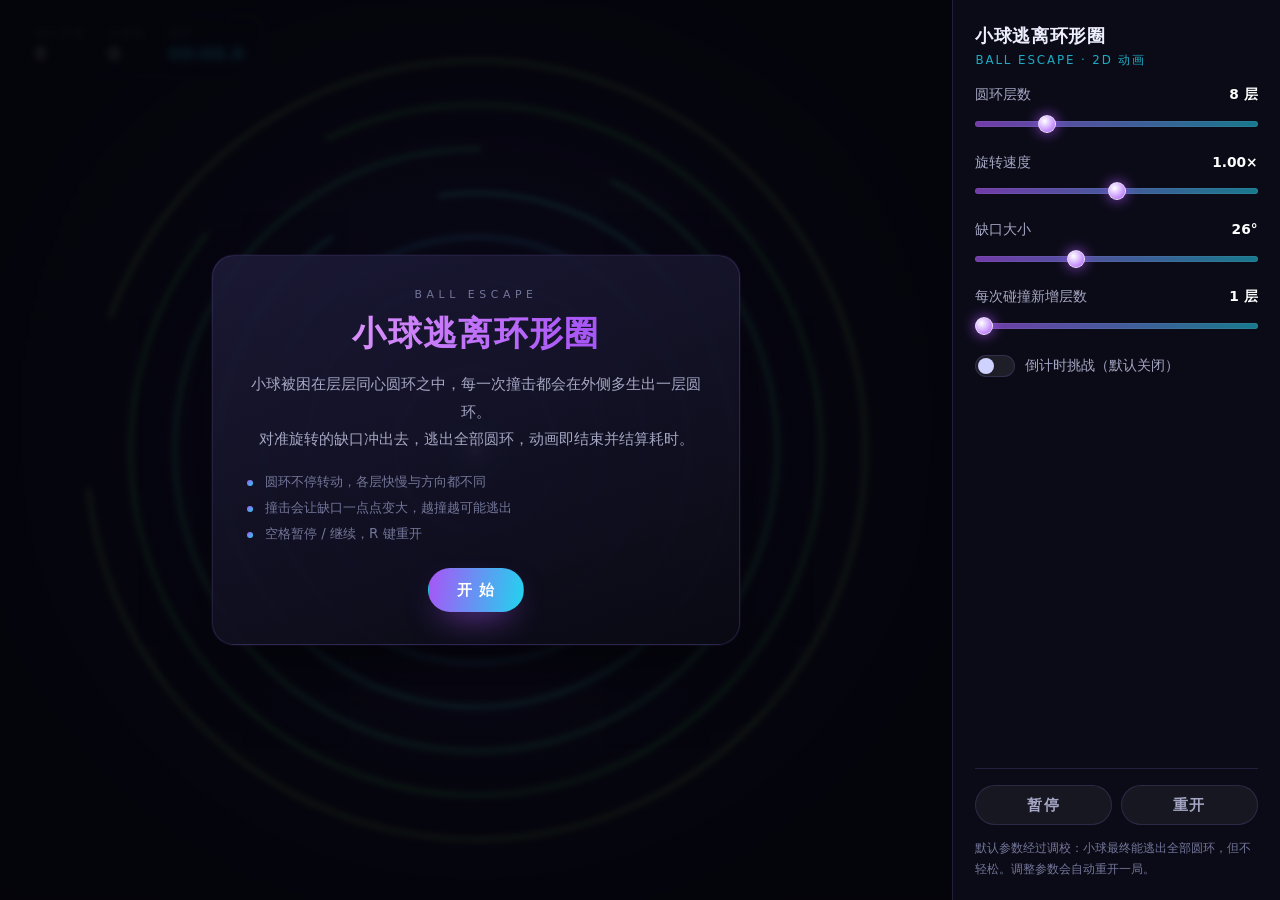
==== ball-escape/index.html @ 9f668edd "feat: 导航页+小球逃离环形圈动画" ====
<!DOCTYPE html>
<html lang="zh-CN">
<head>
  <meta charset="UTF-8">
  <meta name="viewport" content="width=device-width, initial-scale=1, viewport-fit=cover">
  <meta name="description" content="小球逃离环形圈：小球被困在层层同心圆环中，撞击会生出新的圆环，击穿缺口才能层层突破。">
  <meta name="theme-color" content="#06060f">
  <title>小球逃离环形圈 · 动效集萃</title>
  <link rel="icon" href="data:image/svg+xml,%3Csvg xmlns='http://www.w3.org/2000/svg' viewBox='0 0 32 32'%3E%3Ccircle cx='16' cy='16' r='13' fill='none' stroke='%2322d3ee' stroke-width='2.5' stroke-dasharray='70 12'/%3E%3Ccircle cx='16' cy='16' r='4' fill='%23a855f7'/%3E%3C/svg%3E">
  <link rel="stylesheet" href="./css/style.css">
</head>
<body>
  <div class="app">
    <main class="stage" id="stage">
      <canvas id="canvas" class="canvas" aria-label="小球逃离环形圈动画画布" role="img"></canvas>

      <div class="hud">
        <div class="hud-item">
          <span class="hud-label">剩余层数</span>
          <span class="hud-value" id="hudRings">8</span>
        </div>
        <div class="hud-item">
          <span class="hud-label">已逃离</span>
          <span class="hud-value" id="hudEscaped">0</span>
        </div>
        <div class="hud-item">
          <span class="hud-label">耗时</span>
          <span class="hud-value hud-value--time" id="hudTime">00:00.0</span>
        </div>
      </div>

      <div class="overlay" id="startOverlay">
        <div class="panel-card overlay-card">
          <p class="overlay-eyebrow">BALL&nbsp;ESCAPE</p>
          <h2 class="overlay-title">小球逃离环形圈</h2>
          <p class="overlay-text">
            小球被困在层层同心圆环之中，每一次撞击都会在外侧多生出一层圆环。<br>
            对准旋转的缺口冲出去，逃出全部圆环，动画即结束并结算耗时。
          </p>
          <ul class="overlay-hints">
            <li>圆环不停转动，各层快慢与方向都不同</li>
            <li>撞击会让缺口一点点变大，越撞越可能逃出</li>
            <li>空格暂停 / 继续，R 键重开</li>
          </ul>
          <button type="button" class="btn btn--primary" id="startBtn">开 始</button>
        </div>
      </div>

      <div class="overlay" id="resultOverlay" hidden>
        <div class="panel-card overlay-card overlay-card--result">
          <h2 class="overlay-title" id="resultTitle">小球成功逃离！</h2>
          <p class="overlay-text" id="resultText"></p>
          <div class="overlay-actions">
            <button type="button" class="btn btn--primary" id="againBtn">再来一次</button>
            <a class="btn btn--ghost" href="../">返回集萃</a>
          </div>
        </div>
      </div>
    </main>

    <aside class="panel" aria-label="参数调节面板">
      <header class="panel-head">
        <h1 class="panel-title">小球逃离环形圈</h1>
        <p class="panel-sub">Ball Escape · 2D 动画</p>
      </header>

      <div class="panel-body">
        <div class="ctrl">
          <label class="ctrl-label" for="optRings">
            <span>圆环层数</span><output class="ctrl-out" id="optRingsOut">8 层</output>
          </label>
          <input class="range" type="range" id="optRings" min="3" max="24" step="1" value="8">
        </div>

        <div class="ctrl">
          <label class="ctrl-label" for="optSpeed">
            <span>旋转速度</span><output class="ctrl-out" id="optSpeedOut">1.00×</output>
          </label>
          <input class="range" type="range" id="optSpeed" min="0" max="2" step="0.05" value="1">
        </div>

        <div class="ctrl">
          <label class="ctrl-label" for="optGap">
            <span>缺口大小</span><output class="ctrl-out" id="optGapOut">26°</output>
          </label>
          <input class="range" type="range" id="optGap" min="8" max="60" step="1" value="26">
        </div>

        <div class="ctrl">
          <label class="ctrl-label" for="optAdd">
            <span>每次碰撞新增层数</span><output class="ctrl-out" id="optAddOut">1 层</output>
          </label>
          <input class="range" type="range" id="optAdd" min="1" max="3" step="1" value="1">
        </div>

        <div class="ctrl ctrl--switch">
          <label class="switch">
            <input type="checkbox" id="countdownOn">
            <span class="switch-box" aria-hidden="true"></span>
            <span class="switch-text">倒计时挑战（默认关闭）</span>
          </label>
          <div class="countdown" id="countdownWrap" hidden>
            <label for="countdownSec">限时</label>
            <input type="number" id="countdownSec" min="10" max="600" step="5" value="60">
            <span>秒</span>
          </div>
        </div>
      </div>

      <footer class="panel-foot">
        <div class="panel-actions">
          <button type="button" class="btn btn--ghost" id="pauseBtn">暂停</button>
          <button type="button" class="btn btn--ghost" id="restartBtn">重开</button>
        </div>
        <p class="panel-tip">默认参数经过调校：小球最终能逃出全部圆环，但不轻松。调整参数会自动重开一局。</p>
      </footer>
    </aside>
  </div>

  <script src="./js/config.js"></script>
  <script src="./js/ring.js"></script>
  <script src="./js/ball.js"></script>
  <script src="./js/particles.js"></script>
  <script src="./js/physics.js"></script>
  <script src="./js/camera.js"></script>
  <script src="./js/render.js"></script>
  <script src="./js/ui.js"></script>
  <script src="./js/main.js"></script>
</body>
</html>
---- ball-escape/css/style.css ----
/* ==========================================================================
   小球逃离环形圈 · 布局与界面
   宽屏：画布在左、参数面板在右；窄屏：画布在上、面板在下
   ========================================================================== */

:root {
  --bg: #06060f;
  --panel-bg: rgba(13, 13, 24, 0.92);
  --line: rgba(150, 140, 255, 0.16);
  --line-strong: rgba(168, 85, 247, 0.45);
  --text: #eef0ff;
  --text-dim: #a5a7c4;
  --text-faint: #74769a;
  --neon-a: #a855f7;
  --neon-b: #22d3ee;
  --font: "PingFang SC", "Hiragino Sans GB", "Microsoft YaHei", "Noto Sans SC",
    system-ui, -apple-system, "Segoe UI", Roboto, sans-serif;
}

*,
*::before,
*::after { box-sizing: border-box; }

html, body {
  margin: 0;
  height: 100%;
  background: var(--bg);
  color: var(--text);
  font-family: var(--font);
  overflow: hidden;
  -webkit-font-smoothing: antialiased;
  -webkit-text-size-adjust: 100%;
}

.app {
  display: grid;
  grid-template-columns: minmax(0, 1fr) 328px;
  height: 100vh;
  height: 100dvh;
}

/* ---------------------------------------------------------------- 画布区 */

.stage {
  position: relative;
  min-width: 0;
  min-height: 0;
  overflow: hidden;
  background: radial-gradient(80% 70% at 50% 45%, #12102c 0%, #08080f 60%, #04040a 100%);
}

.canvas {
  display: block;
  width: 100%;
  height: 100%;
}

/* ------------------------------------------------------------------ HUD */

.hud {
  position: absolute;
  top: max(1rem, env(safe-area-inset-top));
  left: 1.1rem;
  display: flex;
  gap: 1.4rem;
  padding: 0.65rem 1rem;
  border-radius: 14px;
  background: rgba(8, 8, 18, 0.55);
  border: 1px solid var(--line);
  backdrop-filter: blur(8px);
  -webkit-backdrop-filter: blur(8px);
  pointer-events: none;
}

.hud-item { display: flex; flex-direction: column; gap: 0.12rem; }

.hud-label {
  font-size: 0.66rem;
  letter-spacing: 0.16em;
  color: var(--text-faint);
}

.hud-value {
  font-size: 1.12rem;
  font-weight: 700;
  font-variant-numeric: tabular-nums;
  color: #fff;
  text-shadow: 0 0 16px rgba(168, 85, 247, 0.55);
}

.hud-value--time { color: var(--neon-b); text-shadow: 0 0 16px rgba(34, 211, 238, 0.5); }

/* --------------------------------------------------------------- 遮罩层 */

.overlay {
  position: absolute;
  inset: 0;
  display: grid;
  place-items: center;
  padding: 1.5rem;
  background: radial-gradient(60% 60% at 50% 50%, rgba(8, 6, 20, 0.72), rgba(4, 4, 10, 0.92));
  backdrop-filter: blur(3px);
  -webkit-backdrop-filter: blur(3px);
  animation: fadeIn 0.45s ease both;
  z-index: 5;
}

.overlay[hidden] { display: none; }

.overlay-card {
  max-width: 33rem;
  text-align: center;
  padding: 2rem 2.1rem;
  border-radius: 22px;
  border: 1px solid var(--line);
  background: linear-gradient(160deg, rgba(30, 28, 58, 0.86), rgba(10, 10, 20, 0.95));
  box-shadow: 0 30px 70px -30px rgba(0, 0, 0, 0.95), 0 0 0 1px rgba(168, 85, 247, 0.08);
}

.overlay-eyebrow {
  margin: 0 0 0.7rem;
  font-size: 0.68rem;
  letter-spacing: 0.42em;
  color: var(--text-faint);
}

.overlay-title {
  margin: 0 0 0.85rem;
  font-size: clamp(1.5rem, 4.4vw, 2.1rem);
  font-weight: 800;
  letter-spacing: 0.04em;
  background: linear-gradient(100deg, #f0abfc, var(--neon-a) 34%, var(--neon-b) 72%, #f0abfc);
  background-size: 220% 100%;
  -webkit-background-clip: text;
  background-clip: text;
  color: transparent;
  animation: titleFlow 9s ease-in-out infinite;
}

.overlay-text {
  margin: 0;
  font-size: 0.92rem;
  line-height: 1.85;
  color: var(--text-dim);
}

.overlay-hints {
  list-style: none;
  margin: 1.3rem 0 0;
  padding: 0;
  display: grid;
  gap: 0.5rem;
  font-size: 0.84rem;
  color: var(--text-faint);
  text-align: left;
}

.overlay-hints li {
  position: relative;
  padding-left: 1.15rem;
}

.overlay-hints li::before {
  content: "";
  position: absolute;
  left: 0;
  top: 0.55em;
  width: 6px;
  height: 6px;
  border-radius: 50%;
  background: linear-gradient(135deg, var(--neon-a), var(--neon-b));
}

.overlay-actions {
  display: flex;
  justify-content: center;
  gap: 0.75rem;
  flex-wrap: wrap;
  margin-top: 1.5rem;
}

.overlay-card--result .overlay-text {
  font-variant-numeric: tabular-nums;
  margin-top: 0.2rem;
}

/* ----------------------------------------------------------------- 按钮 */

.btn {
  display: inline-flex;
  align-items: center;
  justify-content: center;
  gap: 0.4rem;
  padding: 0.72rem 1.7rem;
  font-family: inherit;
  font-size: 0.92rem;
  font-weight: 600;
  letter-spacing: 0.08em;
  color: #fff;
  border-radius: 999px;
  border: 1px solid transparent;
  cursor: pointer;
  transition: transform 0.28s cubic-bezier(0.22, 1, 0.36, 1), box-shadow 0.3s ease,
    background 0.3s ease, border-color 0.3s ease, color 0.3s ease;
  text-decoration: none;
  user-select: none;
}

.btn:focus-visible {
  outline: 2px solid var(--neon-b);
  outline-offset: 3px;
}

.btn--primary {
  margin-top: 1.6rem;
  background: linear-gradient(100deg, var(--neon-a), var(--neon-b));
  box-shadow: 0 14px 34px -14px rgba(168, 85, 247, 0.9);
}

.btn--primary:hover {
  transform: translateY(-2px);
  box-shadow: 0 20px 42px -16px rgba(34, 211, 238, 0.85);
}

.overlay-actions .btn--primary { margin-top: 0; }

.btn--ghost {
  background: rgba(255, 255, 255, 0.05);
  border-color: var(--line);
  color: var(--text-dim);
}

.btn--ghost:hover {
  color: #fff;
  border-color: var(--line-strong);
  background: rgba(168, 85, 247, 0.14);
  transform: translateY(-2px);
}

/* ------------------------------------------------------------- 参数面板 */

.panel {
  display: flex;
  flex-direction: column;
  min-height: 0;
  padding: 1.5rem 1.4rem 1.3rem;
  gap: 1.1rem;
  background: var(--panel-bg);
  border-left: 1px solid var(--line);
  overflow-y: auto;
  overscroll-behavior: contain;
}

.panel-head { flex: 0 0 auto; }

.panel-title {
  margin: 0;
  font-size: 1.12rem;
  font-weight: 700;
  letter-spacing: 0.03em;
}

.panel-sub {
  margin: 0.3rem 0 0;
  font-size: 0.74rem;
  letter-spacing: 0.16em;
  text-transform: uppercase;
  color: var(--neon-b);
  opacity: 0.8;
}

.panel-body {
  flex: 1 1 auto;
  display: flex;
  flex-direction: column;
  gap: 1.15rem;
}

.ctrl { display: flex; flex-direction: column; gap: 0.55rem; }

.ctrl-label {
  display: flex;
  align-items: baseline;
  justify-content: space-between;
  gap: 0.6rem;
  font-size: 0.86rem;
  color: var(--text-dim);
}

.ctrl-out {
  font-size: 0.86rem;
  font-weight: 700;
  font-variant-numeric: tabular-nums;
  color: #fff;
}

/* 滑杆 */
.range {
  -webkit-appearance: none;
  appearance: none;
  width: 100%;
  height: 22px;
  margin: 0;
  background: transparent;
  cursor: pointer;
}

.range::-webkit-slider-runnable-track {
  height: 6px;
  border-radius: 999px;
  background: linear-gradient(90deg, rgba(168, 85, 247, 0.65), rgba(34, 211, 238, 0.55));
  box-shadow: inset 0 0 0 1px rgba(255, 255, 255, 0.06);
}

.range::-webkit-slider-thumb {
  -webkit-appearance: none;
  appearance: none;
  width: 18px;
  height: 18px;
  margin-top: -6px;
  border-radius: 50%;
  background: radial-gradient(circle at 35% 32%, #fff, #d8b4fe 45%, #a855f7);
  border: 1px solid rgba(255, 255, 255, 0.6);
  box-shadow: 0 0 14px rgba(168, 85, 247, 0.85);
  transition: transform 0.2s ease;
}

.range:active::-webkit-slider-thumb { transform: scale(1.14); }

.range::-moz-range-track {
  height: 6px;
  border-radius: 999px;
  background: linear-gradient(90deg, rgba(168, 85, 247, 0.65), rgba(34, 211, 238, 0.55));
}

.range::-moz-range-thumb {
  width: 16px;
  height: 16px;
  border-radius: 50%;
  border: 1px solid rgba(255, 255, 255, 0.6);
  background: radial-gradient(circle at 35% 32%, #fff, #d8b4fe 45%, #a855f7);
  box-shadow: 0 0 14px rgba(168, 85, 247, 0.85);
}

.range:focus-visible { outline: 2px solid var(--neon-b); outline-offset: 4px; border-radius: 8px; }

/* 开关 */
.ctrl--switch { gap: 0.75rem; }

.switch {
  display: inline-flex;
  align-items: center;
  gap: 0.6rem;
  font-size: 0.86rem;
  color: var(--text-dim);
  cursor: pointer;
}

.switch input { position: absolute; opacity: 0; width: 0; height: 0; }

.switch-box {
  position: relative;
  width: 40px;
  height: 22px;
  border-radius: 999px;
  background: rgba(255, 255, 255, 0.08);
  border: 1px solid var(--line);
  transition: background 0.3s ease, border-color 0.3s ease;
}

.switch-box::after {
  content: "";
  position: absolute;
  top: 2px;
  left: 2px;
  width: 16px;
  height: 16px;
  border-radius: 50%;
  background: #cfd2ff;
  transition: transform 0.3s cubic-bezier(0.22, 1, 0.36, 1), background 0.3s ease;
}

.switch input:checked + .switch-box {
  background: linear-gradient(100deg, rgba(168, 85, 247, 0.85), rgba(34, 211, 238, 0.8));
  border-color: transparent;
}

.switch input:checked + .switch-box::after {
  transform: translateX(18px);
  background: #fff;
}

.switch input:focus-visible + .switch-box {
  outline: 2px solid var(--neon-b);
  outline-offset: 3px;
}

.countdown {
  display: flex;
  align-items: center;
  gap: 0.5rem;
  font-size: 0.84rem;
  color: var(--text-faint);
}

.countdown[hidden] { display: none; }

.countdown input {
  width: 5.2rem;
  padding: 0.38rem 0.6rem;
  font-family: inherit;
  font-size: 0.86rem;
  font-variant-numeric: tabular-nums;
  color: #fff;
  background: rgba(255, 255, 255, 0.05);
  border: 1px solid var(--line);
  border-radius: 10px;
}

.countdown input:focus-visible { outline: 2px solid var(--neon-b); outline-offset: 2px; }

.panel-foot {
  flex: 0 0 auto;
  display: flex;
  flex-direction: column;
  gap: 0.8rem;
  padding-top: 1rem;
  border-top: 1px solid var(--line);
}

.panel-actions { display: flex; gap: 0.6rem; }

.panel-actions .btn { flex: 1 1 0; padding: 0.6rem 1rem; }

.panel-tip {
  margin: 0;
  font-size: 0.76rem;
  line-height: 1.7;
  color: var(--text-faint);
}

/* ---------------------------------------------------------------- 动画 */

@keyframes titleFlow {
  0%, 100% { background-position: 0% 50%; }
  50% { background-position: 100% 50%; }
}

@keyframes fadeIn {
  from { opacity: 0; }
  to { opacity: 1; }
}

/* -------------------------------------------------------------- 响应式 */

@media (max-width: 900px) {
  .app {
    grid-template-columns: minmax(0, 1fr);
    grid-template-rows: minmax(0, 1fr) auto;
  }

  .panel {
    border-left: none;
    border-top: 1px solid var(--line);
    max-height: 46vh;
    padding: 1rem 1rem calc(0.9rem + env(safe-area-inset-bottom));
    gap: 0.85rem;
  }

  .panel-body {
    display: grid;
    grid-template-columns: repeat(auto-fit, minmax(210px, 1fr));
    gap: 0.85rem 1.2rem;
    flex: 0 0 auto;
  }

  .panel-head { display: flex; align-items: baseline; gap: 0.7rem; flex-wrap: wrap; }
  .panel-title { font-size: 1rem; }
  .panel-sub { margin: 0; }

  .panel-foot {
    flex-direction: row;
    align-items: center;
    justify-content: space-between;
    flex-wrap: wrap;
    gap: 0.7rem;
  }

  .panel-actions { flex: 0 0 auto; }
  .panel-actions .btn { flex: 0 0 auto; padding: 0.55rem 1.4rem; }
  .panel-tip { flex: 1 1 14rem; }

  .hud {
    gap: 1rem;
    padding: 0.5rem 0.8rem;
    left: 0.7rem;
  }

  .hud-value { font-size: 0.98rem; }
}

@media (max-width: 560px) {
  .overlay-card { padding: 1.5rem 1.25rem; }
  .overlay-hints { font-size: 0.79rem; }
  .panel {
    max-height: 54vh;
    gap: 0.7rem;
    padding: 0.85rem 0.9rem calc(0.8rem + env(safe-area-inset-bottom));
  }
  .panel-body { grid-template-columns: 1fr; }
  .panel-body { gap: 0.7rem; }
  .ctrl { gap: 0.4rem; }
  .panel-foot { gap: 0.65rem; padding-top: 0.75rem; }
  .panel-tip { display: none; }
}

@media (prefers-reduced-motion: reduce) {
  .overlay { animation: none; }
  .overlay-title { animation: none; }
  .btn { transition: none; }
}
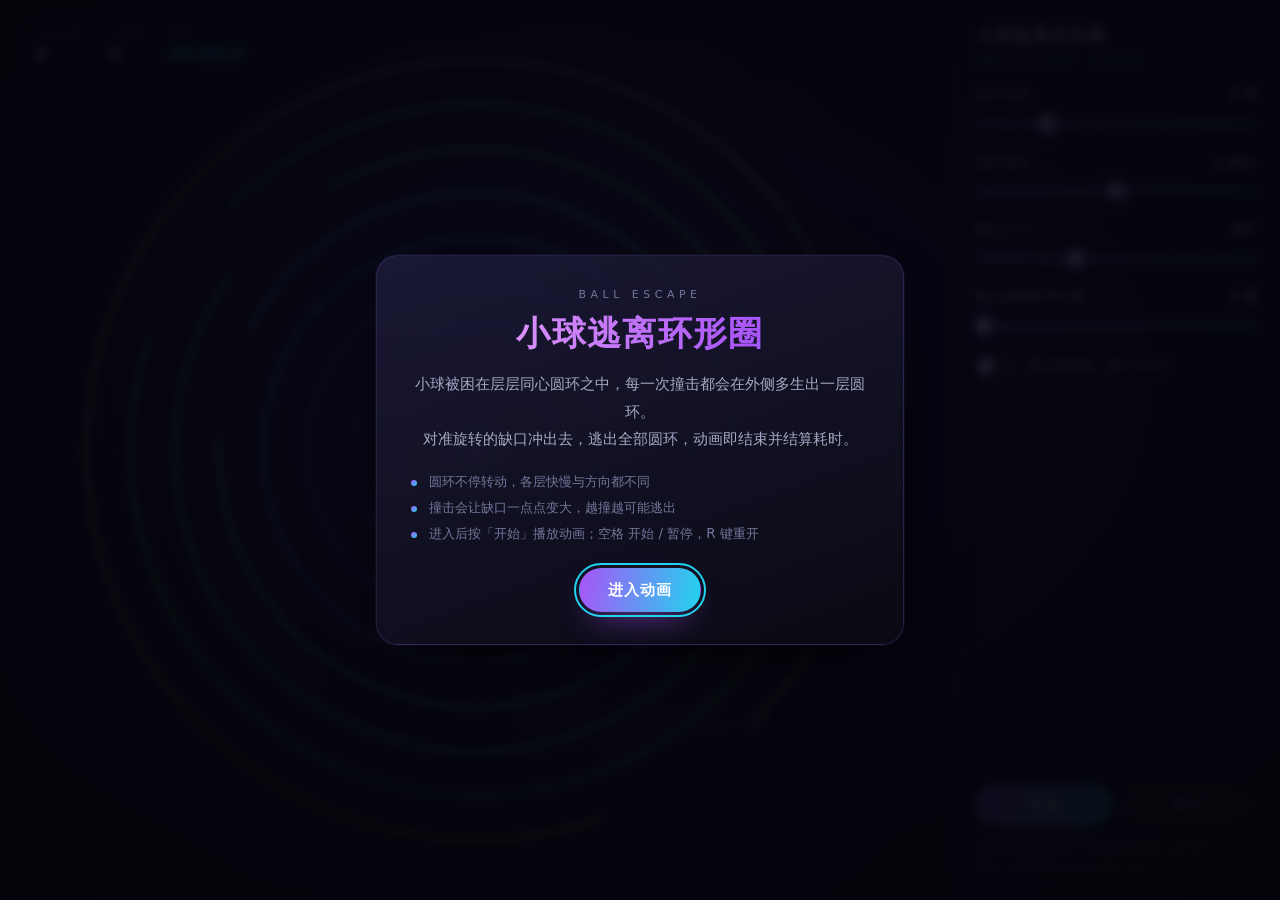
==== commit 9efdc9b4: "fix(ball-escape): 遮罩改为全局；进入动画不自动播放；暂停按钮双语义" ====
--- a/ball-escape/index.html
+++ b/ball-escape/index.html
@@ -26,34 +26,6 @@
         <div class="hud-item">
           <span class="hud-label">耗时</span>
           <span class="hud-value hud-value--time" id="hudTime">00:00.0</span>
-        </div>
-      </div>
-
-      <div class="overlay" id="startOverlay">
-        <div class="panel-card overlay-card">
-          <p class="overlay-eyebrow">BALL&nbsp;ESCAPE</p>
-          <h2 class="overlay-title">小球逃离环形圈</h2>
-          <p class="overlay-text">
-            小球被困在层层同心圆环之中，每一次撞击都会在外侧多生出一层圆环。<br>
-            对准旋转的缺口冲出去，逃出全部圆环，动画即结束并结算耗时。
-          </p>
-          <ul class="overlay-hints">
-            <li>圆环不停转动，各层快慢与方向都不同</li>
-            <li>撞击会让缺口一点点变大，越撞越可能逃出</li>
-            <li>空格暂停 / 继续，R 键重开</li>
-          </ul>
-          <button type="button" class="btn btn--primary" id="startBtn">开 始</button>
-        </div>
-      </div>
-
-      <div class="overlay" id="resultOverlay" hidden>
-        <div class="panel-card overlay-card overlay-card--result">
-          <h2 class="overlay-title" id="resultTitle">小球成功逃离！</h2>
-          <p class="overlay-text" id="resultText"></p>
-          <div class="overlay-actions">
-            <button type="button" class="btn btn--primary" id="againBtn">再来一次</button>
-            <a class="btn btn--ghost" href="../">返回集萃</a>
-          </div>
         </div>
       </div>
     </main>
@@ -109,12 +81,41 @@
 
       <footer class="panel-foot">
         <div class="panel-actions">
-          <button type="button" class="btn btn--ghost" id="pauseBtn">暂停</button>
+          <button type="button" class="btn btn--primary" id="toggleBtn">开始</button>
           <button type="button" class="btn btn--ghost" id="restartBtn">重开</button>
         </div>
         <p class="panel-tip">默认参数经过调校：小球最终能逃出全部圆环，但不轻松。调整参数会自动重开一局。</p>
       </footer>
     </aside>
+
+    <!-- 全局遮罩：覆盖画布与参数面板，任何一端的“进入动画 / 结算”都走这里 -->
+    <div class="overlay" id="startOverlay" role="dialog" aria-modal="true" aria-labelledby="startTitle">
+      <div class="overlay-card">
+        <p class="overlay-eyebrow">BALL&nbsp;ESCAPE</p>
+        <h2 class="overlay-title" id="startTitle">小球逃离环形圈</h2>
+        <p class="overlay-text">
+          小球被困在层层同心圆环之中，每一次撞击都会在外侧多生出一层圆环。<br>
+          对准旋转的缺口冲出去，逃出全部圆环，动画即结束并结算耗时。
+        </p>
+        <ul class="overlay-hints">
+          <li>圆环不停转动，各层快慢与方向都不同</li>
+          <li>撞击会让缺口一点点变大，越撞越可能逃出</li>
+          <li>进入后按「开始」播放动画；空格 开始 / 暂停，R 键重开</li>
+        </ul>
+        <button type="button" class="btn btn--primary" id="enterBtn">进入动画</button>
+      </div>
+    </div>
+
+    <div class="overlay" id="resultOverlay" hidden role="dialog" aria-modal="true" aria-labelledby="resultTitle">
+      <div class="overlay-card overlay-card--result">
+        <h2 class="overlay-title" id="resultTitle">小球成功逃离！</h2>
+        <p class="overlay-text" id="resultText"></p>
+        <div class="overlay-actions">
+          <button type="button" class="btn btn--primary" id="againBtn">再来一次</button>
+          <a class="btn btn--ghost" href="../">返回集萃</a>
+        </div>
+      </div>
+    </div>
   </div>
 
   <script src="./js/config.js"></script>
--- a/ball-escape/css/style.css
+++ b/ball-escape/css/style.css
@@ -33,6 +33,7 @@
 }
 
 .app {
+  position: relative;
   display: grid;
   grid-template-columns: minmax(0, 1fr) 328px;
   height: 100vh;
@@ -95,19 +96,24 @@
 .overlay {
   position: absolute;
   inset: 0;
-  display: grid;
-  place-items: center;
-  padding: 1.5rem;
-  background: radial-gradient(60% 60% at 50% 50%, rgba(8, 6, 20, 0.72), rgba(4, 4, 10, 0.92));
-  backdrop-filter: blur(3px);
-  -webkit-backdrop-filter: blur(3px);
-  animation: fadeIn 0.45s ease both;
-  z-index: 5;
+  z-index: 20;
+  display: flex;
+  overflow-y: auto;
+  overscroll-behavior: contain;
+  padding: clamp(1rem, 4vh, 2.6rem) 1.25rem;
+  background: radial-gradient(72% 72% at 50% 42%, rgba(8, 6, 20, 0.86), rgba(4, 4, 10, 0.96));
+  backdrop-filter: blur(4px);
+  -webkit-backdrop-filter: blur(4px);
+  /* 不用 fill-mode: both —— 若某些环境不执行动画，遮罩仍保持 opacity 1，
+     否则会“看不见但挡住整页点击” */
+  animation: fadeIn 0.45s ease;
 }
 
 .overlay[hidden] { display: none; }
 
 .overlay-card {
+  margin: auto;
+  width: 100%;
   max-width: 33rem;
   text-align: center;
   padding: 2rem 2.1rem;
@@ -212,10 +218,12 @@
 }
 
 .btn--primary {
-  margin-top: 1.6rem;
   background: linear-gradient(100deg, var(--neon-a), var(--neon-b));
   box-shadow: 0 14px 34px -14px rgba(168, 85, 247, 0.9);
 }
+
+/* 遮罩卡片里的主按钮与文案留白；面板内的主按钮不受影响 */
+.overlay-card > .btn--primary { margin-top: 1.6rem; }
 
 .btn--primary:hover {
   transform: translateY(-2px);
@@ -514,6 +522,17 @@
   .panel-tip { display: none; }
 }
 
+/* 矮屏（横屏手机 / 小窗口）：压缩遮罩卡片，保证按钮始终可见 */
+@media (max-height: 560px) {
+  .overlay { padding: 0.8rem 1rem; }
+  .overlay-card { padding: 1.15rem 1.3rem; }
+  .overlay-eyebrow { margin-bottom: 0.45rem; }
+  .overlay-title { margin-bottom: 0.5rem; }
+  .overlay-text { font-size: 0.84rem; line-height: 1.65; }
+  .overlay-hints { display: none; }
+  .overlay-card > .btn--primary { margin-top: 0.9rem; }
+}
+
 @media (prefers-reduced-motion: reduce) {
   .overlay { animation: none; }
   .overlay-title { animation: none; }
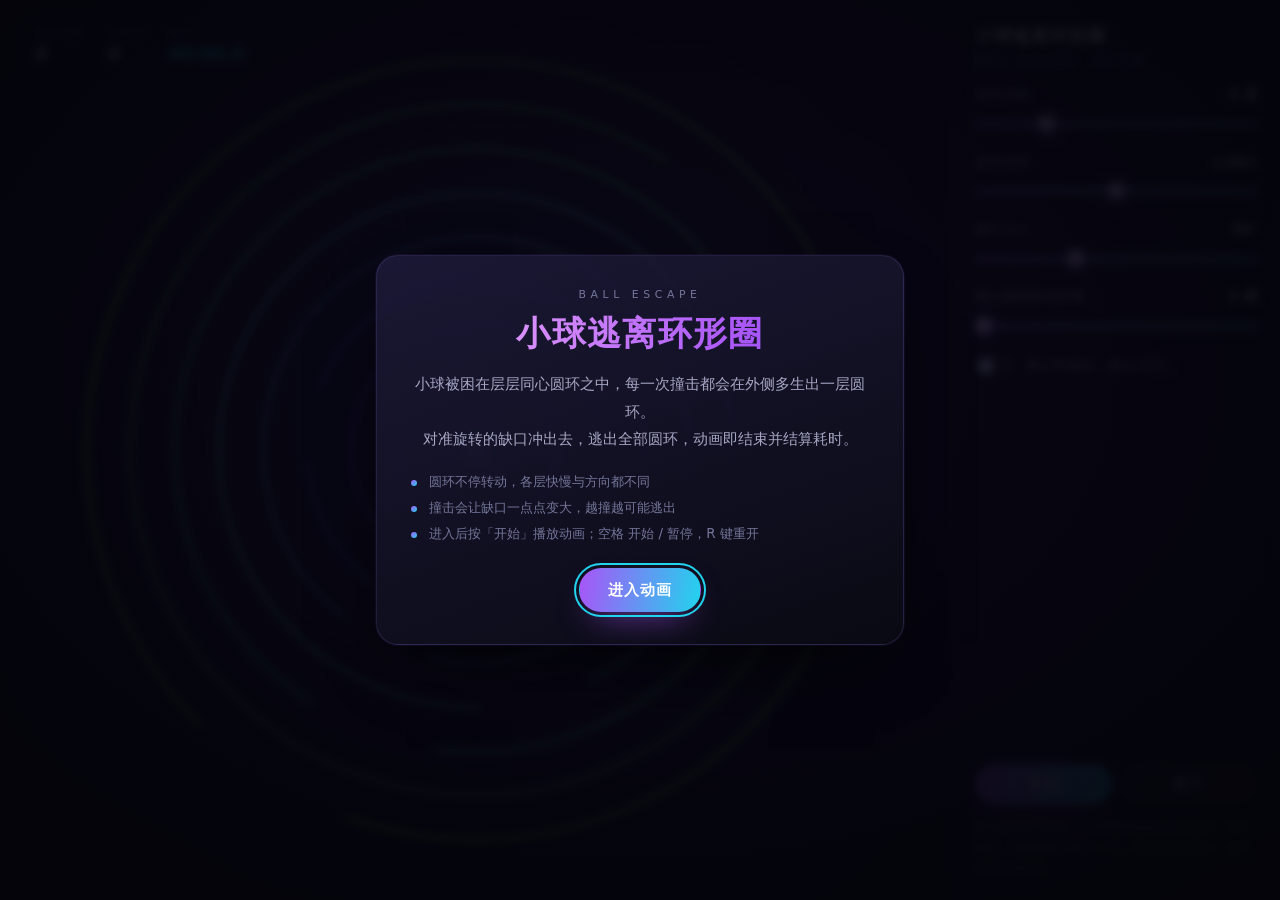
==== commit 7af71075: "feat(ball-escape): 结算遮罩新增调整参数按钮，回到待开始状态" ====
--- a/ball-escape/index.html
+++ b/ball-escape/index.html
@@ -84,7 +84,7 @@
           <button type="button" class="btn btn--primary" id="toggleBtn">开始</button>
           <button type="button" class="btn btn--ghost" id="restartBtn">重开</button>
         </div>
-        <p class="panel-tip">默认参数经过调校：小球最终能逃出全部圆环，但不轻松。调整参数会自动重开一局。</p>
+        <p class="panel-tip">默认参数经过调校：小球最终能逃出全部圆环，但不轻松。调整参数会重开一局；若当时没在播放，就停在待开始状态。</p>
       </footer>
     </aside>
 
@@ -112,6 +112,7 @@
         <p class="overlay-text" id="resultText"></p>
         <div class="overlay-actions">
           <button type="button" class="btn btn--primary" id="againBtn">再来一次</button>
+          <button type="button" class="btn btn--ghost" id="tuneBtn">调整参数</button>
           <a class="btn btn--ghost" href="../">返回集萃</a>
         </div>
       </div>
--- a/ball-escape/css/style.css
+++ b/ball-escape/css/style.css
@@ -510,6 +510,9 @@
 @media (max-width: 560px) {
   .overlay-card { padding: 1.5rem 1.25rem; }
   .overlay-hints { font-size: 0.79rem; }
+  /* 结算遮罩有三个按钮，收窄内边距让它们排在一行 */
+  .overlay-actions { gap: 0.5rem; }
+  .overlay-actions .btn { padding: 0.62rem 0.95rem; font-size: 0.84rem; letter-spacing: 0.04em; }
   .panel {
     max-height: 54vh;
     gap: 0.7rem;
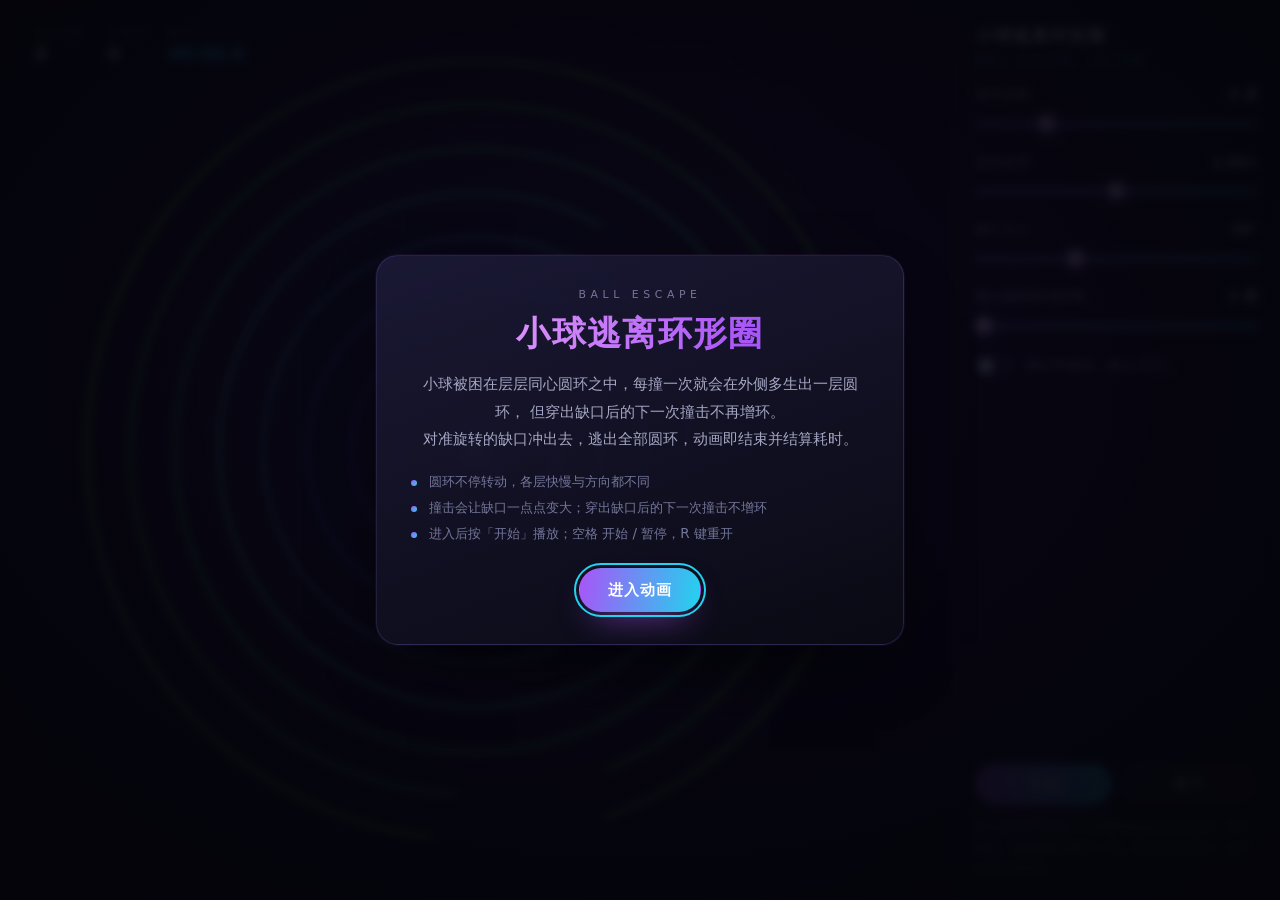
==== commit 5d14bdca: "feat(ball-escape): 穿出缺口下一次撞击不再新增圆环" ====
--- a/ball-escape/index.html
+++ b/ball-escape/index.html
@@ -94,13 +94,14 @@
         <p class="overlay-eyebrow">BALL&nbsp;ESCAPE</p>
         <h2 class="overlay-title" id="startTitle">小球逃离环形圈</h2>
         <p class="overlay-text">
-          小球被困在层层同心圆环之中，每一次撞击都会在外侧多生出一层圆环。<br>
+          小球被困在层层同心圆环之中，每撞一次就会在外侧多生出一层圆环，
+          但穿出缺口后的下一次撞击不再增环。<br>
           对准旋转的缺口冲出去，逃出全部圆环，动画即结束并结算耗时。
         </p>
         <ul class="overlay-hints">
           <li>圆环不停转动，各层快慢与方向都不同</li>
-          <li>撞击会让缺口一点点变大，越撞越可能逃出</li>
-          <li>进入后按「开始」播放动画；空格 开始 / 暂停，R 键重开</li>
+          <li>撞击会让缺口一点点变大；穿出缺口后的下一次撞击不增环</li>
+          <li>进入后按「开始」播放；空格 开始 / 暂停，R 键重开</li>
         </ul>
         <button type="button" class="btn btn--primary" id="enterBtn">进入动画</button>
       </div>
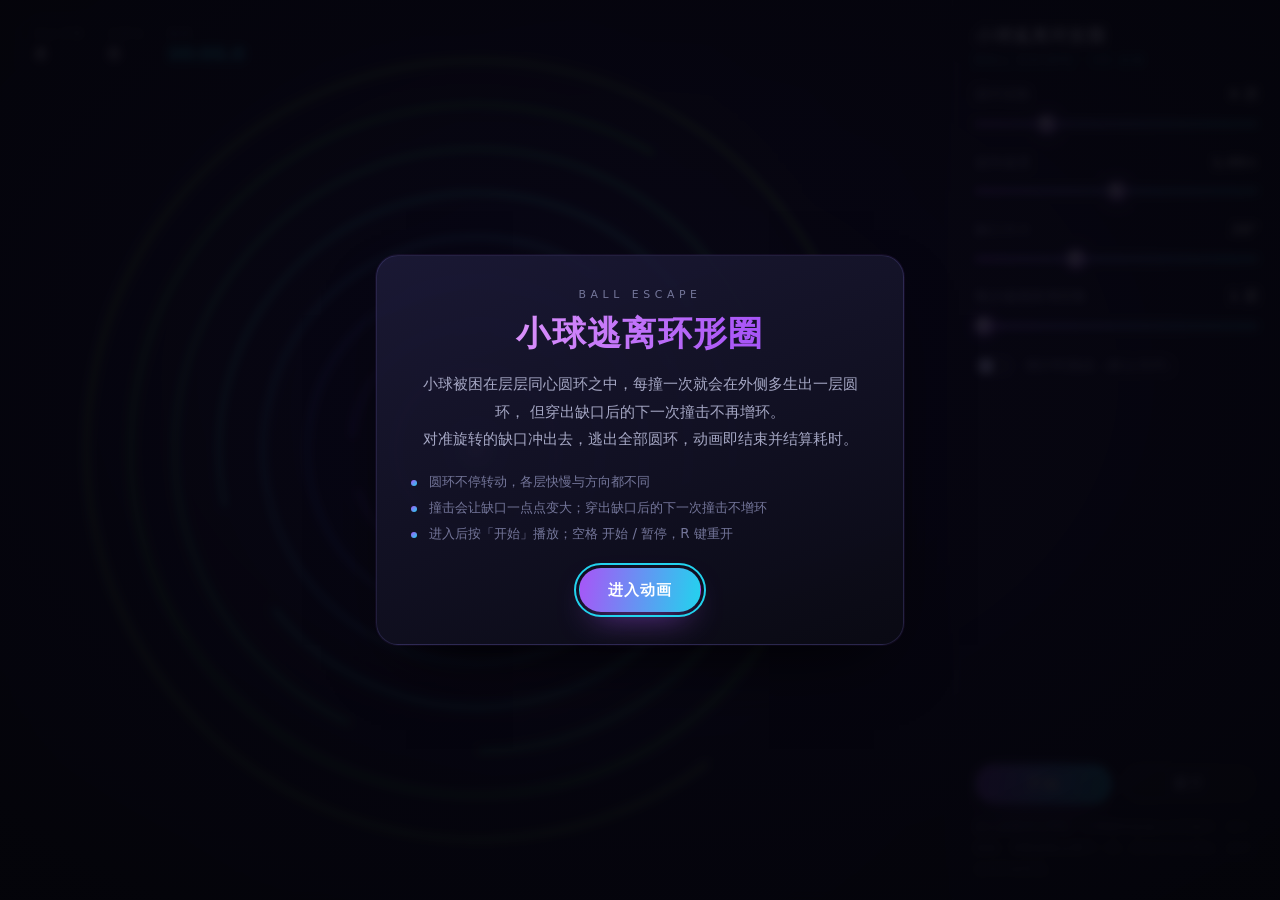
==== commit 4a2f365f: "fix: 碎裂粒子按刚体飞散不再整体偏移；窄屏播放时收起调节栏；HUD 调淡；feat: 结算口径改为“穿出”；每层碎裂补冲击环脉冲" ====
--- a/ball-escape/index.html
+++ b/ball-escape/index.html
@@ -20,7 +20,7 @@
           <span class="hud-value" id="hudRings">8</span>
         </div>
         <div class="hud-item">
-          <span class="hud-label">已逃离</span>
+          <span class="hud-label">已穿出</span>
           <span class="hud-value" id="hudEscaped">0</span>
         </div>
         <div class="hud-item">
@@ -88,6 +88,15 @@
       </footer>
     </aside>
 
+    <!-- 窄屏播放时收起调节栏，只在底部留一行参数 -->
+    <div class="mini" id="miniBar" hidden>
+      <p class="mini-params" id="miniParams"></p>
+      <div class="mini-actions">
+        <button type="button" class="btn btn--ghost btn--mini" id="miniToggle">暂停</button>
+        <button type="button" class="btn btn--ghost btn--mini" id="miniPanel">参数</button>
+      </div>
+    </div>
+
     <!-- 全局遮罩：覆盖画布与参数面板，任何一端的“进入动画 / 结算”都走这里 -->
     <div class="overlay" id="startOverlay" role="dialog" aria-modal="true" aria-labelledby="startTitle">
       <div class="overlay-card">
@@ -111,6 +120,7 @@
       <div class="overlay-card overlay-card--result">
         <h2 class="overlay-title" id="resultTitle">小球成功逃离！</h2>
         <p class="overlay-text" id="resultText"></p>
+        <p class="overlay-note">「穿出」= 小球从缺口钻出去、碎掉的层数。一次冲出去可以连穿好几层，所以它会大于撞击次数。</p>
         <div class="overlay-actions">
           <button type="button" class="btn btn--primary" id="againBtn">再来一次</button>
           <button type="button" class="btn btn--ghost" id="tuneBtn">调整参数</button>
--- a/ball-escape/css/style.css
+++ b/ball-escape/css/style.css
@@ -66,10 +66,11 @@
   gap: 1.4rem;
   padding: 0.65rem 1rem;
   border-radius: 14px;
-  background: rgba(8, 8, 18, 0.55);
-  border: 1px solid var(--line);
-  backdrop-filter: blur(8px);
-  -webkit-backdrop-filter: blur(8px);
+  /* 尽量不挡动效：低不透明度 + 轻模糊 */
+  background: rgba(8, 8, 18, 0.24);
+  border: 1px solid rgba(150, 140, 255, 0.12);
+  backdrop-filter: blur(5px);
+  -webkit-backdrop-filter: blur(5px);
   pointer-events: none;
 }
 
@@ -188,6 +189,13 @@
 .overlay-card--result .overlay-text {
   font-variant-numeric: tabular-nums;
   margin-top: 0.2rem;
+}
+
+.overlay-note {
+  margin: 0.75rem 0 0;
+  font-size: 0.75rem;
+  line-height: 1.75;
+  color: var(--text-faint);
 }
 
 /* ----------------------------------------------------------------- 按钮 */
@@ -449,6 +457,43 @@
 
 /* ---------------------------------------------------------------- 动画 */
 
+/* -------------------------------------------- 窄屏播放时的一行参数条 */
+
+.mini {
+  display: none;
+  align-items: center;
+  gap: 0.55rem;
+  padding: 0.5rem 0.75rem calc(0.5rem + env(safe-area-inset-bottom));
+  background: var(--panel-bg);
+  border-top: 1px solid var(--line);
+}
+
+.mini[hidden] { display: none; }
+
+.mini-params {
+  flex: 1 1 auto;
+  min-width: 0;
+  margin: 0;
+  font-size: 0.74rem;
+  color: var(--text-dim);
+  white-space: nowrap;
+  overflow: hidden;
+  text-overflow: ellipsis;
+  font-variant-numeric: tabular-nums;
+}
+
+.mini-actions {
+  flex: 0 0 auto;
+  display: flex;
+  gap: 0.4rem;
+}
+
+.btn--mini {
+  padding: 0.42rem 0.85rem;
+  font-size: 0.78rem;
+  letter-spacing: 0.04em;
+}
+
 @keyframes titleFlow {
   0%, 100% { background-position: 0% 50%; }
   50% { background-position: 100% 50%; }
@@ -474,6 +519,10 @@
     padding: 1rem 1rem calc(0.9rem + env(safe-area-inset-bottom));
     gap: 0.85rem;
   }
+
+  /* 播放中：收起调节栏，只留底部一行参数，让动效占满并保持居中 */
+  .mini { display: flex; }
+  .app--compact .panel { display: none; }
 
   .panel-body {
     display: grid;
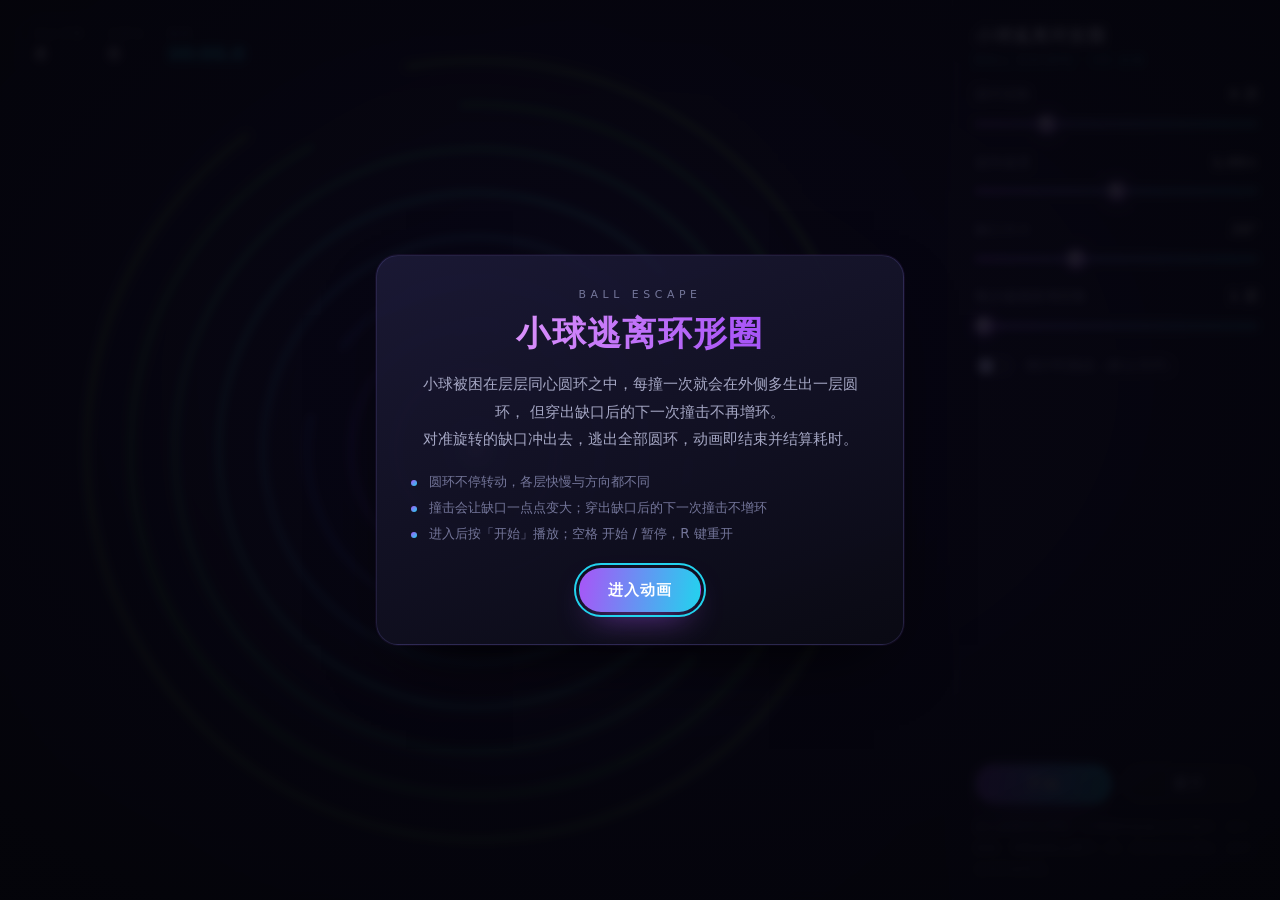
==== commit 167a004a: "feat(ball-escape): 结果卡去掉说明行；窄屏隐藏参数栏状态去掉参数按钮" ====
--- a/ball-escape/index.html
+++ b/ball-escape/index.html
@@ -93,7 +93,7 @@
       <p class="mini-params" id="miniParams"></p>
       <div class="mini-actions">
         <button type="button" class="btn btn--ghost btn--mini" id="miniToggle">暂停</button>
-        <button type="button" class="btn btn--ghost btn--mini" id="miniPanel">参数</button>
+        <button type="button" class="btn btn--ghost btn--mini" id="miniRestart">重开</button>
       </div>
     </div>
 
@@ -120,7 +120,6 @@
       <div class="overlay-card overlay-card--result">
         <h2 class="overlay-title" id="resultTitle">小球成功逃离！</h2>
         <p class="overlay-text" id="resultText"></p>
-        <p class="overlay-note">「穿出」= 小球从缺口钻出去、碎掉的层数。一次冲出去可以连穿好几层，所以它会大于撞击次数。</p>
         <div class="overlay-actions">
           <button type="button" class="btn btn--primary" id="againBtn">再来一次</button>
           <button type="button" class="btn btn--ghost" id="tuneBtn">调整参数</button>
--- a/ball-escape/css/style.css
+++ b/ball-escape/css/style.css
@@ -189,13 +189,6 @@
 .overlay-card--result .overlay-text {
   font-variant-numeric: tabular-nums;
   margin-top: 0.2rem;
-}
-
-.overlay-note {
-  margin: 0.75rem 0 0;
-  font-size: 0.75rem;
-  line-height: 1.75;
-  color: var(--text-faint);
 }
 
 /* ----------------------------------------------------------------- 按钮 */
